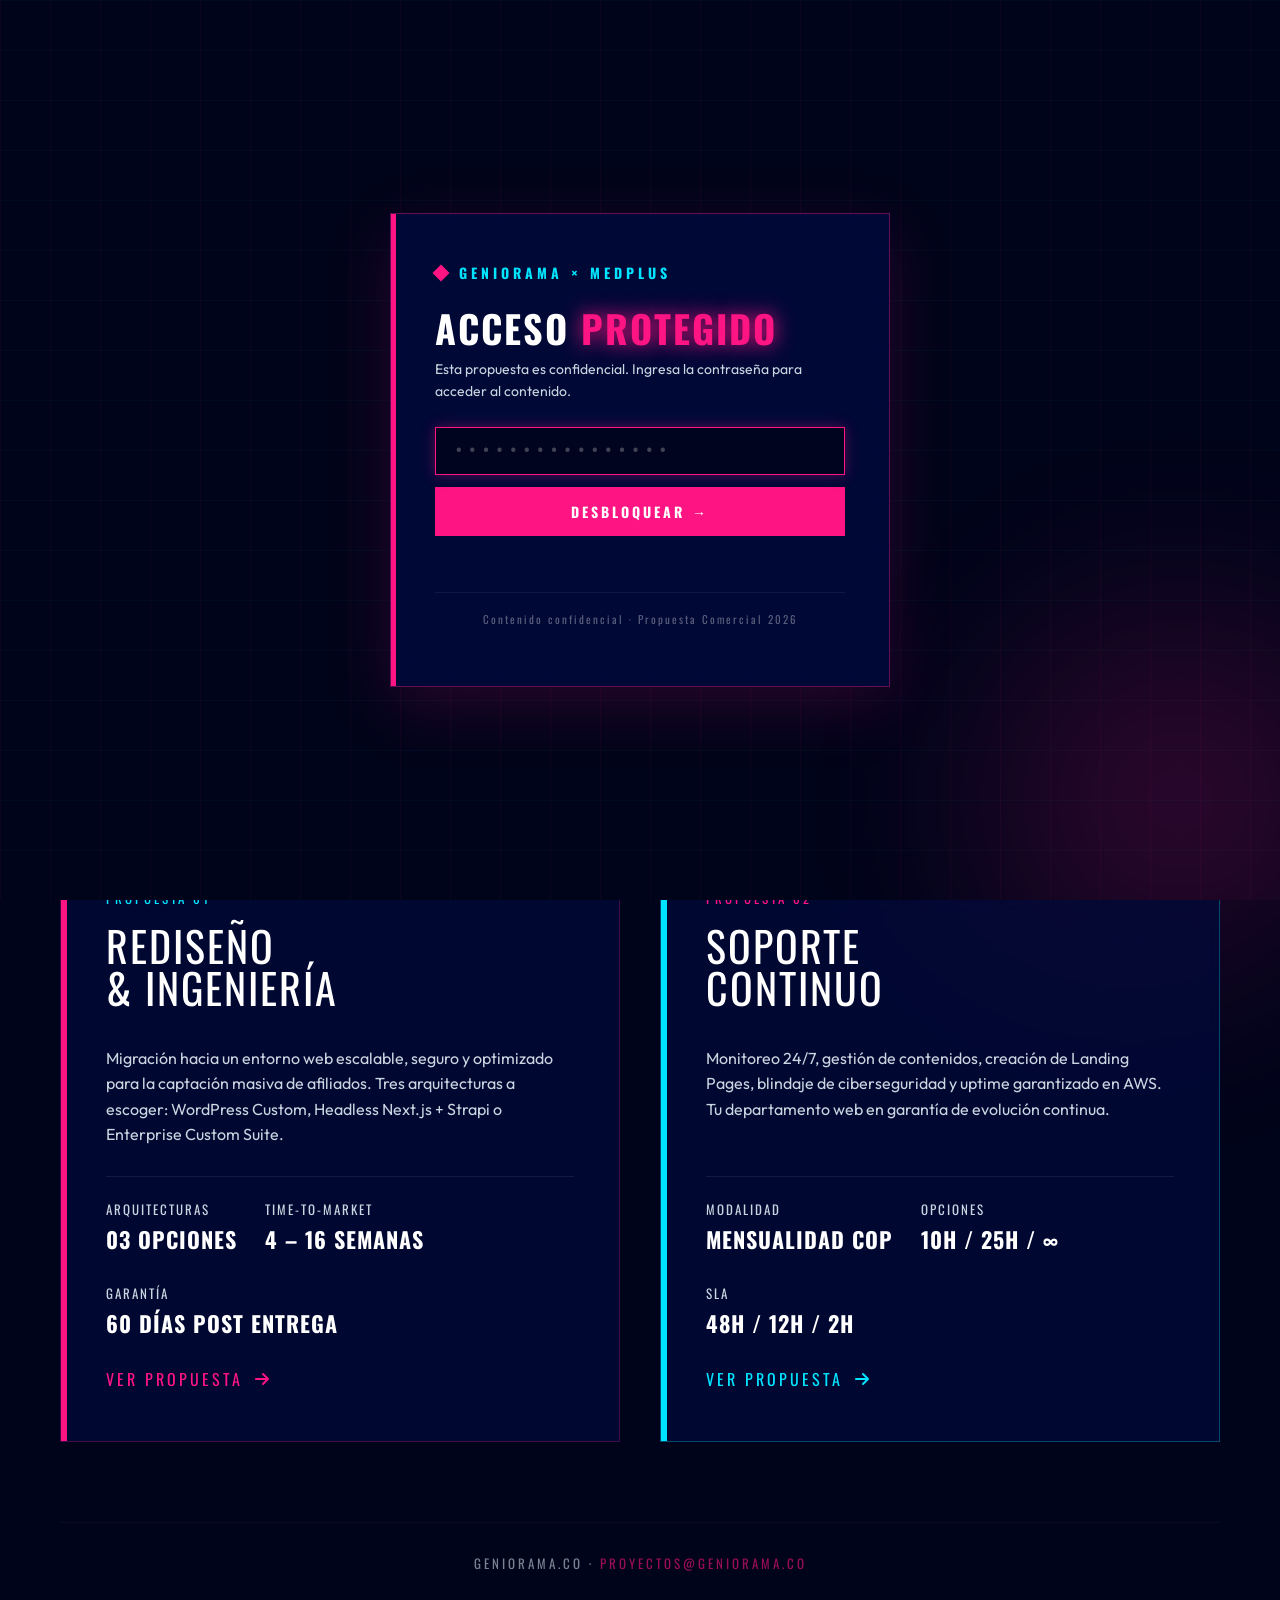
==== index.html @ fec1192f "first-commit" ====
<!DOCTYPE html>
<html lang="es">
<head>
    <meta charset="UTF-8">
    <meta name="viewport" content="width=device-width, initial-scale=1.0">
    <title>Propuestas MedPlus × Geniorama</title>
    <link rel="preconnect" href="https://fonts.googleapis.com">
    <link rel="preconnect" href="https://fonts.gstatic.com" crossorigin>
    <link href="https://fonts.googleapis.com/css2?family=Oswald:wght@400;700&family=Outfit:wght@300;400;600&display=swap" rel="stylesheet">
    <link rel="stylesheet" href="https://cdnjs.cloudflare.com/ajax/libs/font-awesome/6.5.1/css/all.min.css">
    <link rel="stylesheet" href="gate.css">
    <script src="gate.js" defer></script>
    <style>
        :root {
            --genio-blue: #000A3D;
            --genio-pink: #FE1483;
            --bg-dark: #00041a;
            --bg-card: rgba(0, 10, 61, 0.7);
            --neon-cyan: #00e5ff;
            --text-main: #ffffff;
            --text-dim: #cbd5e1;
            --font-h: 'Oswald', sans-serif;
            --font-b: 'Outfit', sans-serif;
        }

        * { box-sizing: border-box; }

        body {
            margin: 0;
            min-height: 100vh;
            background-color: var(--bg-dark);
            font-family: var(--font-b);
            color: var(--text-main);
            position: relative;
            overflow-x: hidden;
        }

        body::before {
            content: '';
            position: fixed;
            top: 0; left: 0; width: 100%; height: 100%;
            background:
                linear-gradient(90deg, rgba(254, 20, 131, 0.05) 1px, transparent 1px),
                linear-gradient(rgba(0, 229, 255, 0.03) 1px, transparent 1px);
            background-size: 50px 50px;
            z-index: 0;
            pointer-events: none;
        }

        body::after {
            content: '';
            position: fixed;
            bottom: -200px;
            right: -200px;
            width: 700px;
            height: 700px;
            background: radial-gradient(circle, rgba(254, 20, 131, 0.18) 0%, transparent 70%);
            z-index: 0;
            filter: blur(60px);
            pointer-events: none;
        }

        .glow-cyan {
            position: fixed;
            top: -200px;
            left: -200px;
            width: 600px;
            height: 600px;
            background: radial-gradient(circle, rgba(0, 229, 255, 0.12) 0%, transparent 70%);
            z-index: 0;
            filter: blur(60px);
            pointer-events: none;
        }

        .hub {
            position: relative;
            z-index: 2;
            max-width: 1280px;
            margin: 0 auto;
            padding: 80px 60px;
        }

        .header {
            display: flex;
            justify-content: space-between;
            align-items: center;
            margin-bottom: 80px;
            flex-wrap: wrap;
            gap: 20px;
        }

        .brand {
            font-family: var(--font-h);
            font-size: 22px;
            letter-spacing: 4px;
            color: var(--neon-cyan);
            font-weight: 700;
        }

        .brand span { color: var(--genio-pink); }

        .meta {
            font-family: var(--font-h);
            letter-spacing: 3px;
            font-size: 13px;
            color: var(--text-dim);
            text-align: right;
        }

        .badge {
            background: var(--genio-pink);
            color: white;
            padding: 6px 22px;
            font-family: var(--font-h);
            font-size: 16px;
            text-transform: uppercase;
            display: inline-block;
            margin-bottom: 28px;
            letter-spacing: 2px;
        }

        h1 {
            font-family: var(--font-h);
            font-size: 88px;
            color: #fff;
            line-height: 0.95;
            margin: 0 0 28px;
            text-transform: uppercase;
            letter-spacing: 2px;
            text-shadow: 0 0 30px rgba(254, 20, 131, 0.5);
        }

        h1 .pink { color: var(--genio-pink); }

        .intro {
            font-size: 22px;
            color: var(--text-dim);
            max-width: 760px;
            line-height: 1.6;
            margin-bottom: 70px;
        }

        .intro strong { color: var(--neon-cyan); font-weight: 600; }

        .cards {
            display: grid;
            grid-template-columns: 1fr 1fr;
            gap: 40px;
        }

        .card {
            background: var(--bg-card);
            border: 1px solid rgba(254, 20, 131, 0.25);
            padding: 50px 45px;
            position: relative;
            text-decoration: none;
            color: inherit;
            display: block;
            transition: all 0.35s ease;
            overflow: hidden;
            backdrop-filter: blur(10px);
            min-height: 460px;
            display: flex;
            flex-direction: column;
        }

        .card::before {
            content: '';
            position: absolute;
            top: 0; left: 0;
            width: 6px;
            height: 100%;
            background: var(--genio-pink);
            transition: width 0.3s ease;
        }

        .card.cyan { border-color: rgba(0, 229, 255, 0.3); }
        .card.cyan::before { background: var(--neon-cyan); }

        .card:hover {
            transform: translateY(-8px);
            border-color: var(--genio-pink);
            box-shadow: 0 20px 50px rgba(254, 20, 131, 0.25);
        }

        .card.cyan:hover {
            border-color: var(--neon-cyan);
            box-shadow: 0 20px 50px rgba(0, 229, 255, 0.25);
        }

        .card:hover::before { width: 10px; }

        .card-icon {
            font-size: 50px;
            color: var(--genio-pink);
            margin-bottom: 28px;
        }

        .card.cyan .card-icon { color: var(--neon-cyan); }

        .card-tag {
            font-family: var(--font-h);
            font-size: 13px;
            letter-spacing: 3px;
            color: var(--neon-cyan);
            margin-bottom: 16px;
            text-transform: uppercase;
        }

        .card.cyan .card-tag { color: var(--genio-pink); }

        .card-title {
            font-family: var(--font-h);
            font-size: 42px;
            color: #fff;
            text-transform: uppercase;
            letter-spacing: 2px;
            line-height: 1;
            margin-bottom: 22px;
        }

        .card-desc {
            font-size: 16px;
            color: var(--text-dim);
            line-height: 1.6;
            margin-bottom: 28px;
            flex-grow: 1;
        }

        .card-meta {
            display: flex;
            gap: 28px;
            margin-bottom: 28px;
            padding-top: 22px;
            border-top: 1px solid rgba(255, 255, 255, 0.08);
            flex-wrap: wrap;
        }

        .card-meta div {
            font-family: var(--font-h);
            font-size: 13px;
            letter-spacing: 2px;
            color: var(--text-dim);
            text-transform: uppercase;
        }

        .card-meta div strong {
            display: block;
            color: #fff;
            font-size: 22px;
            margin-top: 4px;
            letter-spacing: 1px;
        }

        .card-cta {
            font-family: var(--font-h);
            font-size: 16px;
            letter-spacing: 3px;
            color: var(--genio-pink);
            text-transform: uppercase;
            display: inline-flex;
            align-items: center;
            gap: 12px;
        }

        .card.cyan .card-cta { color: var(--neon-cyan); }

        .card-cta i { transition: transform 0.3s ease; }
        .card:hover .card-cta i { transform: translateX(8px); }

        .footer {
            margin-top: 80px;
            text-align: center;
            font-family: var(--font-h);
            letter-spacing: 3px;
            font-size: 13px;
            color: var(--text-dim);
            opacity: 0.6;
            padding-top: 30px;
            border-top: 1px solid rgba(255, 255, 255, 0.05);
        }

        .footer .pink { color: var(--genio-pink); }

        @media (max-width: 900px) {
            .hub { padding: 50px 30px; }
            h1 { font-size: 54px; }
            .intro { font-size: 18px; }
            .cards { grid-template-columns: 1fr; gap: 28px; }
            .card { padding: 36px 28px; min-height: auto; }
            .card-title { font-size: 32px; }
        }
    </style>
</head>
<body>

    <div class="glow-cyan"></div>

    <div class="hub">

        <div class="header">
            <div class="brand">GENIORAMA <span>×</span> MEDPLUS</div>
            <div class="meta">PROPUESTAS COMERCIALES · 2026</div>
        </div>

        <div class="badge">Centro de Propuestas</div>

        <h1>DOS RUTAS.<br>UN <span class="pink">ECOSISTEMA</span><br>DIGITAL.</h1>

        <p class="intro">
            MedPlus está frente a dos decisiones complementarias: <strong>rediseñar la plataforma</strong> para liderar la salud premium digital,
            y <strong>blindar la operación actual</strong> con soporte, seguridad y evolución continua. Cada propuesta funciona por sí sola y se potencia con la otra.
        </p>

        <div class="cards">

            <a href="medplus-rediseno.html" class="card">
                <div class="card-icon"><i class="fa-solid fa-pen-ruler"></i></div>
                <div class="card-tag">Propuesta 01</div>
                <div class="card-title">Rediseño<br>&amp; Ingeniería</div>
                <p class="card-desc">
                    Migración hacia un entorno web escalable, seguro y optimizado para la captación masiva de afiliados. Tres arquitecturas a escoger: WordPress Custom, Headless Next.js + Strapi o Enterprise Custom Suite.
                </p>
                <div class="card-meta">
                    <div>ARQUITECTURAS<strong>03 opciones</strong></div>
                    <div>TIME-TO-MARKET<strong>4 – 16 semanas</strong></div>
                    <div>GARANTÍA<strong>60 días post entrega</strong></div>
                </div>
                <div class="card-cta">VER PROPUESTA <i class="fa-solid fa-arrow-right"></i></div>
            </a>

            <a href="medplus-soporte.html" class="card cyan">
                <div class="card-icon"><i class="fa-solid fa-shield-halved"></i></div>
                <div class="card-tag">Propuesta 02</div>
                <div class="card-title">Soporte<br>Continuo</div>
                <p class="card-desc">
                    Monitoreo 24/7, gestión de contenidos, creación de Landing Pages, blindaje de ciberseguridad y uptime garantizado en AWS. Tu departamento web en garantía de evolución continua.
                </p>
                <div class="card-meta">
                    <div>MODALIDAD<strong>Mensualidad COP</strong></div>
                    <div>OPCIONES<strong>10h / 25h / ∞</strong></div>
                    <div>SLA<strong>48h / 12h / 2h</strong></div>
                </div>
                <div class="card-cta">VER PROPUESTA <i class="fa-solid fa-arrow-right"></i></div>
            </a>

        </div>

        <div class="footer">
            GENIORAMA.CO · <span class="pink">PROYECTOS@GENIORAMA.CO</span>
        </div>

    </div>

    <!-- GSAP -->
    <script src="https://cdnjs.cloudflare.com/ajax/libs/gsap/3.12.5/gsap.min.js"></script>
    <script>
        const reduceMotion = window.matchMedia('(prefers-reduced-motion: reduce)').matches;

        function runHubAnimations() {
            if (reduceMotion) return;
            const tl = gsap.timeline({ defaults: { ease: 'power2.out' } });
            tl.from('.header', { opacity: 0, y: -20, duration: 0.6 })
              .from('.badge', { opacity: 0, scale: 0.8, duration: 0.4 }, '-=0.2')
              .from('h1', { opacity: 0, y: 30, duration: 0.7 }, '-=0.2')
              .from('.intro', { opacity: 0, y: 20, duration: 0.5 }, '-=0.4')
              .from('.card', { opacity: 0, y: 40, duration: 0.6, stagger: 0.15 }, '-=0.2')
              .from('.footer', { opacity: 0, duration: 0.4 }, '-=0.2');
        }

        // Si el gate está activo, esperar su desbloqueo. Si ya está desbloqueado, animar ya.
        const STORAGE_KEY = 'medplus_unlocked_2026';
        if (sessionStorage.getItem(STORAGE_KEY) === 'true') {
            runHubAnimations();
        } else {
            document.addEventListener('medplus:unlocked', runHubAnimations, { once: true });
        }
    </script>

</body>
</html>
---- gate.css ----
/* Gate cyberpunk para propuestas Geniorama × MedPlus */
.medplus-gate {
    position: fixed;
    inset: 0;
    z-index: 99999;
    background: #00041a;
    display: flex;
    align-items: center;
    justify-content: center;
    font-family: 'Outfit', sans-serif;
    transition: opacity 0.5s ease;
    overflow: hidden;
}
.medplus-gate::before {
    content: '';
    position: absolute;
    inset: 0;
    background:
        linear-gradient(90deg, rgba(254, 20, 131, 0.05) 1px, transparent 1px),
        linear-gradient(rgba(0, 229, 255, 0.03) 1px, transparent 1px);
    background-size: 50px 50px;
    pointer-events: none;
}
.medplus-gate::after {
    content: '';
    position: absolute;
    bottom: -200px;
    right: -200px;
    width: 600px;
    height: 600px;
    background: radial-gradient(circle, rgba(254, 20, 131, 0.2) 0%, transparent 70%);
    filter: blur(60px);
    pointer-events: none;
}
.medplus-gate.unlocked {
    opacity: 0;
    pointer-events: none;
}
.medplus-gate.shake .gate-card { animation: gate-shake 0.4s; }
@keyframes gate-shake {
    0%, 100% { transform: translateX(0); }
    25% { transform: translateX(-12px); }
    75% { transform: translateX(12px); }
}

.gate-card {
    position: relative;
    z-index: 2;
    background: rgba(0, 10, 61, 0.85);
    backdrop-filter: blur(12px);
    border: 1px solid rgba(254, 20, 131, 0.4);
    padding: 48px 44px;
    max-width: 500px;
    width: 90%;
    box-shadow: 0 20px 60px rgba(254, 20, 131, 0.15);
}
.gate-card::before {
    content: '';
    position: absolute;
    top: 0; left: 0;
    width: 5px; height: 100%;
    background: #FE1483;
}

.gate-brand {
    font-family: 'Oswald', sans-serif;
    font-size: 14px;
    letter-spacing: 4px;
    color: #00e5ff;
    margin-bottom: 26px;
    display: flex;
    align-items: center;
    gap: 12px;
    font-weight: 700;
    text-transform: uppercase;
}
.gate-brand .gate-diamond {
    display: inline-block;
    width: 12px;
    height: 12px;
    background: #FE1483;
    transform: rotate(45deg);
}

.gate-card h2 {
    font-family: 'Oswald', sans-serif;
    font-size: 38px;
    color: #fff;
    text-transform: uppercase;
    letter-spacing: 2px;
    margin: 0 0 12px;
    line-height: 1;
}
.gate-card h2 span { color: #FE1483; text-shadow: 0 0 20px #FE1483; }

.gate-desc {
    font-size: 14px;
    color: #cbd5e1;
    margin: 0 0 24px;
    line-height: 1.55;
}

.gate-form {
    display: flex;
    flex-direction: column;
    gap: 12px;
}
/* Wrapper que contiene input real (invisible) + capa de display */
.gate-pwd-wrap {
    position: relative;
    background: rgba(0, 4, 26, 0.85);
    border: 1px solid rgba(0, 229, 255, 0.35);
    transition: border-color 0.2s ease, box-shadow 0.2s ease;
}
.gate-pwd-wrap.is-focused {
    border-color: #FE1483;
    box-shadow: 0 0 12px rgba(254, 20, 131, 0.35);
}
/* Variables compartidas para garantizar alineación exacta input/display */
.gate-pwd-wrap {
    --pwd-font: ui-monospace, SFMono-Regular, 'Menlo', 'Consolas', 'Liberation Mono', monospace;
    --pwd-size: 16px;
    --pwd-spacing: 4px;
    --pwd-padding: 14px 18px;
}
/* Input real: invisible visualmente pero funcional */
.gate-form .gate-pwd-real {
    width: 100%;
    background: transparent;
    border: none;
    color: transparent;
    -webkit-text-fill-color: transparent;
    caret-color: #FE1483;
    padding: var(--pwd-padding);
    font-family: var(--pwd-font);
    font-size: var(--pwd-size);
    letter-spacing: var(--pwd-spacing);
    outline: none;
    text-shadow: none;
    position: relative;
    z-index: 2;
    display: block;
}
.gate-form .gate-pwd-real::selection { background: rgba(254, 20, 131, 0.3); }
.gate-form .gate-pwd-real::placeholder {
    color: rgba(255, 255, 255, 0.25);
    -webkit-text-fill-color: rgba(255, 255, 255, 0.25);
    letter-spacing: var(--pwd-spacing);
}
/* Capa que renderiza dots + último carácter visible — mismos parámetros que el input */
.gate-pwd-display {
    position: absolute;
    inset: 0;
    padding: var(--pwd-padding);
    color: #fff;
    font-family: var(--pwd-font);
    font-size: var(--pwd-size);
    letter-spacing: var(--pwd-spacing);
    display: flex;
    align-items: center;
    pointer-events: none;
    z-index: 1;
    white-space: pre;
    overflow: hidden;
}
.gate-pwd-display .gate-pwd-last {
    color: #FE1483;
    transition: color 0.25s ease;
}
.gate-pwd-display.is-masked .gate-pwd-last { color: #fff; }
.gate-form button {
    background: #FE1483;
    color: #fff;
    border: none;
    padding: 14px 18px;
    font-family: 'Oswald', sans-serif;
    font-size: 14px;
    letter-spacing: 3px;
    text-transform: uppercase;
    cursor: pointer;
    font-weight: 700;
    transition: background 0.2s ease, box-shadow 0.2s ease, transform 0.1s ease;
}
.gate-form button:hover {
    background: #ff3a9b;
    box-shadow: 0 0 24px rgba(254, 20, 131, 0.55);
}
.gate-form button:active { transform: translateY(1px); }

.gate-error {
    font-family: 'Oswald', sans-serif;
    font-size: 13px;
    color: #FE1483;
    margin: 12px 0 0;
    min-height: 18px;
    letter-spacing: 2px;
    text-transform: uppercase;
}

.gate-footer {
    margin-top: 26px;
    padding-top: 18px;
    border-top: 1px solid rgba(255, 255, 255, 0.06);
    font-family: 'Oswald', sans-serif;
    font-size: 11px;
    letter-spacing: 2px;
    color: rgba(255, 255, 255, 0.35);
    text-align: center;
}

@media print {
    .medplus-gate { display: none !important; }
}
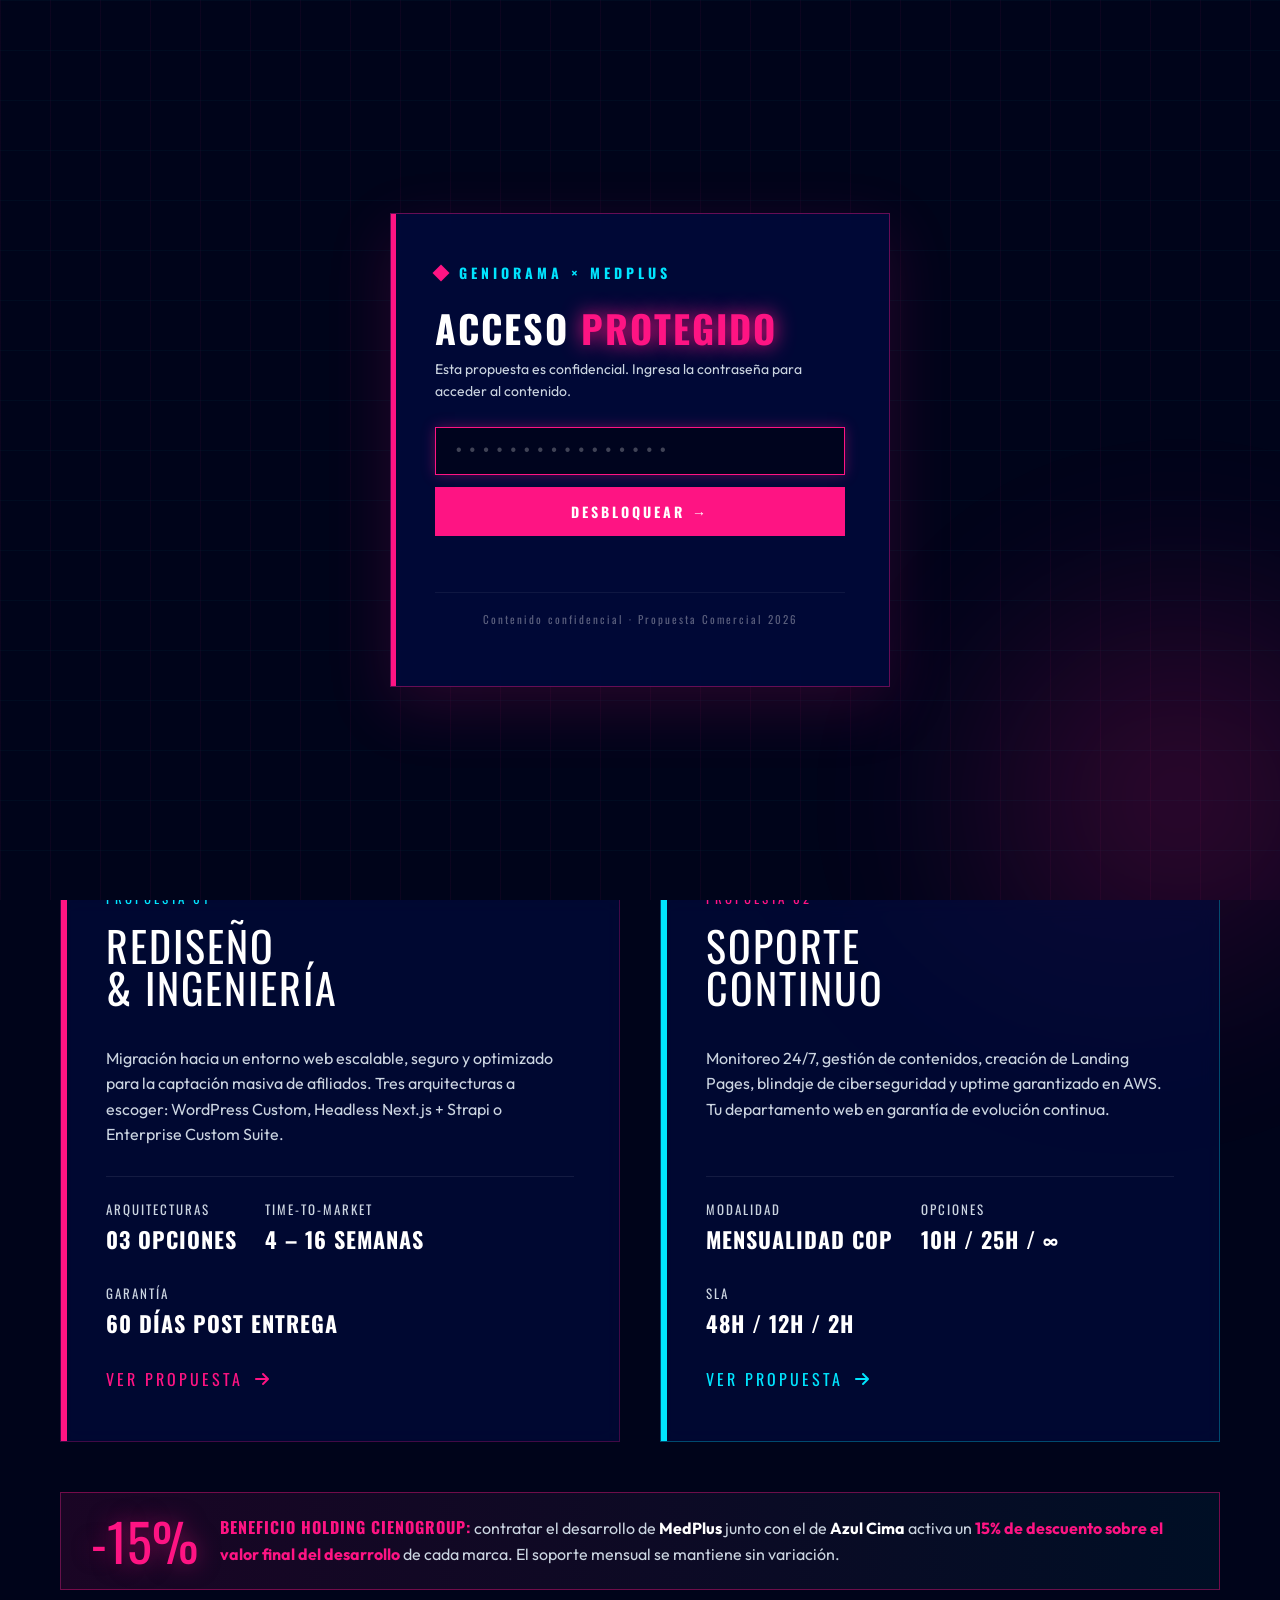
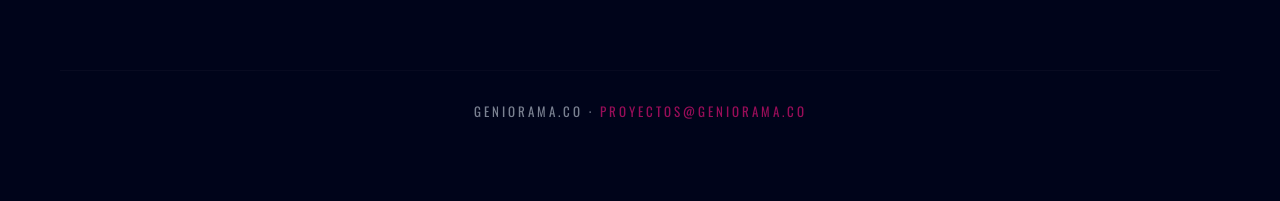
==== commit 819f3a12: "feat: beneficio holding Cienogroup -15% cross-marca con Azul Cima Banner en el hub + tabla de valore" ====
--- a/index.html
+++ b/index.html
@@ -290,6 +290,31 @@
             .card { padding: 36px 28px; min-height: auto; }
             .card-title { font-size: 32px; }
         }
+
+        /* Animaciones de entrada — activadas con clase .is-animated */
+        @keyframes hubFadeUp {
+            from { opacity: 0; transform: translateY(24px); }
+            to   { opacity: 1; transform: translateY(0); }
+        }
+        .hub.is-animated .header,
+        .hub.is-animated .badge,
+        .hub.is-animated h1,
+        .hub.is-animated .intro,
+        .hub.is-animated .card,
+        .hub.is-animated .footer {
+            animation: hubFadeUp 0.6s ease-out backwards;
+        }
+        .hub.is-animated .header { animation-delay: 0s; }
+        .hub.is-animated .badge  { animation-delay: 0.1s; }
+        .hub.is-animated h1      { animation-delay: 0.2s; }
+        .hub.is-animated .intro  { animation-delay: 0.4s; }
+        .hub.is-animated .card:nth-of-type(1) { animation-delay: 0.55s; }
+        .hub.is-animated .card:nth-of-type(2) { animation-delay: 0.7s; }
+        .hub.is-animated .footer { animation-delay: 0.9s; }
+
+        @media (prefers-reduced-motion: reduce) {
+            .hub.is-animated * { animation: none !important; }
+        }
     </style>
 </head>
 <body>
@@ -346,34 +371,33 @@
 
         </div>
 
+        <div style="margin-top: 50px; padding: 22px 30px; border: 1px solid rgba(254,20,131,0.4); background: linear-gradient(90deg, rgba(254,20,131,0.10), rgba(0,229,255,0.05)); display: flex; align-items: center; gap: 22px; flex-wrap: wrap;">
+            <div style="font-family: var(--font-h); font-size: 52px; line-height: 1; color: var(--genio-pink); text-shadow: 0 0 22px rgba(254,20,131,0.5);">-15%</div>
+            <p style="font-size: 16px; color: var(--text-dim); line-height: 1.6; margin: 0; flex: 1; min-width: 280px;">
+                <strong style="color: var(--genio-pink); font-family: var(--font-h); letter-spacing: 1px;">BENEFICIO HOLDING CIENOGROUP:</strong> contratar el desarrollo de <strong style="color:#fff;">MedPlus</strong> junto con el de <strong style="color:#fff;">Azul Cima</strong> activa un <strong style="color:var(--genio-pink);">15% de descuento sobre el valor final del desarrollo</strong> de cada marca. El soporte mensual se mantiene sin variación.
+            </p>
+        </div>
+
         <div class="footer">
             GENIORAMA.CO · <span class="pink">PROYECTOS@GENIORAMA.CO</span>
         </div>
 
     </div>
 
-    <!-- GSAP -->
-    <script src="https://cdnjs.cloudflare.com/ajax/libs/gsap/3.12.5/gsap.min.js"></script>
     <script>
-        const reduceMotion = window.matchMedia('(prefers-reduced-motion: reduce)').matches;
-
-        function runHubAnimations() {
-            if (reduceMotion) return;
-            const tl = gsap.timeline({ defaults: { ease: 'power2.out' } });
-            tl.from('.header', { opacity: 0, y: -20, duration: 0.6 })
-              .from('.badge', { opacity: 0, scale: 0.8, duration: 0.4 }, '-=0.2')
-              .from('h1', { opacity: 0, y: 30, duration: 0.7 }, '-=0.2')
-              .from('.intro', { opacity: 0, y: 20, duration: 0.5 }, '-=0.4')
-              .from('.card', { opacity: 0, y: 40, duration: 0.6, stagger: 0.15 }, '-=0.2')
-              .from('.footer', { opacity: 0, duration: 0.4 }, '-=0.2');
-        }
-
-        // Si el gate está activo, esperar su desbloqueo. Si ya está desbloqueado, animar ya.
+        // Las cards y el contenido son visibles por defecto (estilos CSS naturales).
+        // Solo añadimos la clase .is-animated para disparar las animaciones CSS de entrada.
         const STORAGE_KEY = 'medplus_unlocked_2026';
+
+        function triggerHubAnimations() {
+            const hub = document.querySelector('.hub');
+            if (hub) hub.classList.add('is-animated');
+        }
+
         if (sessionStorage.getItem(STORAGE_KEY) === 'true') {
-            runHubAnimations();
+            triggerHubAnimations();
         } else {
-            document.addEventListener('medplus:unlocked', runHubAnimations, { once: true });
+            document.addEventListener('medplus:unlocked', triggerHubAnimations, { once: true });
         }
     </script>
 
